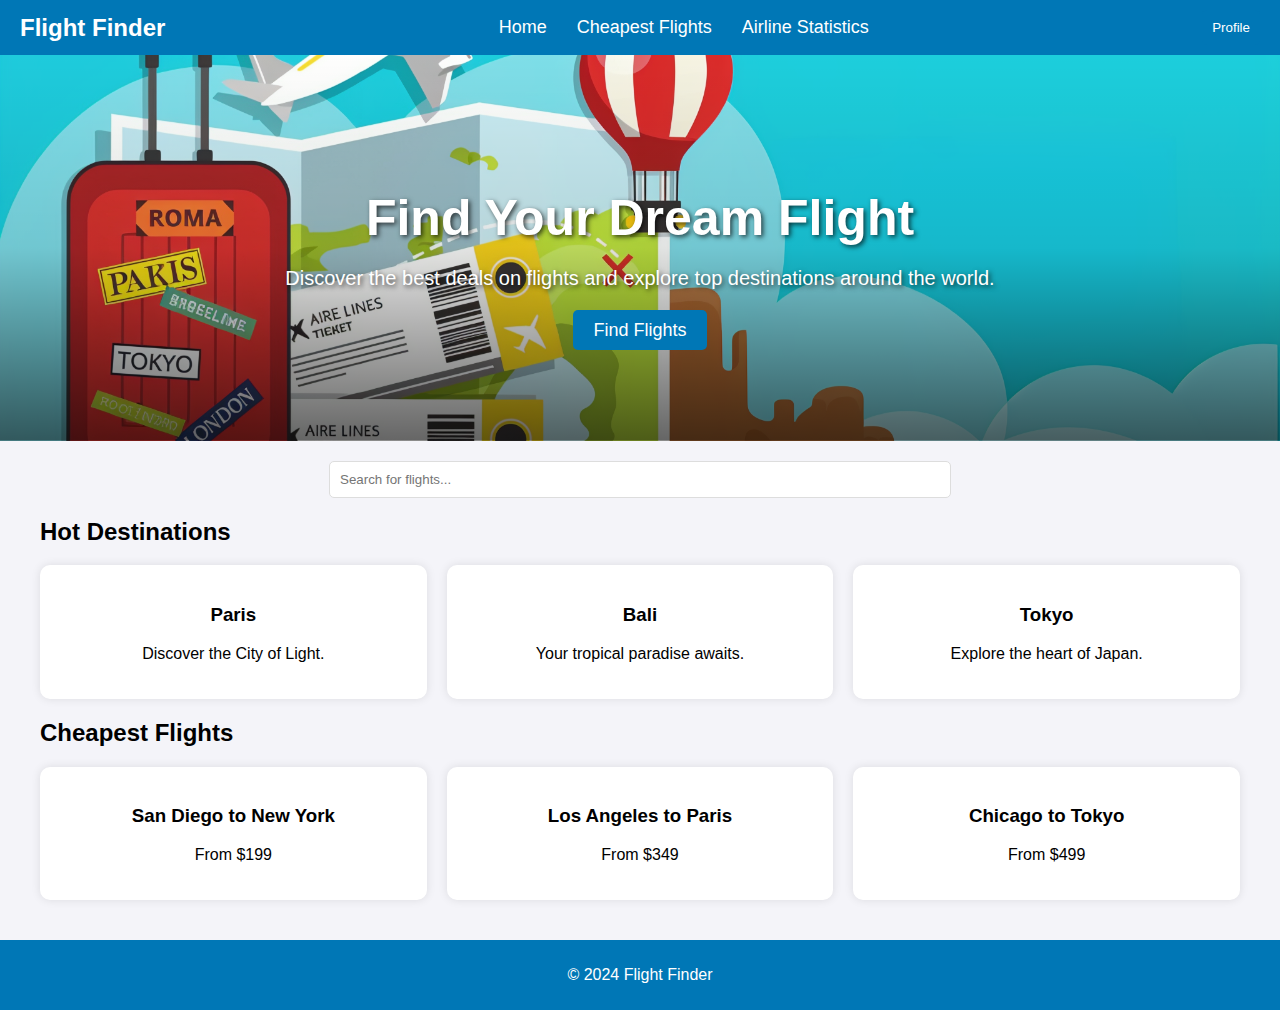
==== index.html @ 0ca1e68c "Checkpoint 1" ====
<!DOCTYPE html>
<html lang="en">
<head>
    <meta charset="UTF-8">
    <meta name="viewport" content="width=device-width, initial-scale=1.0">
    <title>Flight Finder - Home</title>
    <link rel="stylesheet" href="styles/main.css">
    <link rel="stylesheet" href="styles/index.css">
</head>
<body>
    <header>
        <div class="logo">
            <!-- TODO: Add logo -->
            <!-- <img src="logo.png" alt="Flight Finder Logo" style="height:40px;"> -->
            Flight Finder
        </div>
        <nav>
            <a href="index.html">Home</a>
            <a href="deals.html">Cheapest Flights</a>
            <a href="stats.html">Airline Statistics</a>
        </nav>
        <div class="profile">
            <button class="profile-btn">Profile</button>
            <div class="profile-dropdown">
                <!-- TODO: Add links to login, register, and account settings -->
                <a href="#">Login</a>
                <a href="#">Register</a>
                <a href="#">Account Settings</a>
            </div>
        </div>
    </header>

    <!-- Jumbotron Section -->
    <div class="jumbotron">
        <!-- <div class="jumbotron-content"> -->
            <h1>Find Your Dream Flight</h1>
            <p>Discover the best deals on flights and explore top destinations around the world.</p>
            <a href="cheapest-flights.html" class="btn-primary">Find Flights</a>
        <!-- </div> -->
    </div>
    
    <div class="container">
        <!-- Flight Search Bar -->
        <div class="search-bar">
            <input type="text" placeholder="Search for flights...">
        </div>

        <!-- Hot Destinations Section -->
        <div class="hot-destinations">
            <h2>Hot Destinations</h2>
            <div class="grid">
                <div class="destination">
                    <h3>Paris</h3>
                    <p>Discover the City of Light.</p>
                </div>
                <div class="destination">
                    <h3>Bali</h3>
                    <p>Your tropical paradise awaits.</p>
                </div>
                <div class="destination">
                    <h3>Tokyo</h3>
                    <p>Explore the heart of Japan.</p>
                </div>
            </div>
        </div>

        <!-- Cheapest Flights Section -->
        <div class="cheapest-flights">
            <h2>Cheapest Flights</h2>
            <div class="grid">
                <div class="flight-deal">
                    <h3>San Diego to New York</h3>
                    <p>From $199</p>
                </div>
                <div class="flight-deal">
                    <h3>Los Angeles to Paris</h3>
                    <p>From $349</p>
                </div>
                <div class="flight-deal">
                    <h3>Chicago to Tokyo</h3>
                    <p>From $499</p>
                </div>
            </div>
        </div>
    </div>

    <footer>
        <p>&copy; 2024 Flight Finder</p>
    </footer>
</body>
</html>
---- styles/main.css ----
body {
    font-family: Arial, sans-serif;
    background-color: #f4f4f9;
    margin: 0;
    padding: 0;
}
/* navbar styles */
header {
    background-color: #0077b6;
    color: white;
    padding: 10px 20px;
    display: flex;
    justify-content: space-between;
    align-items: center;
}
.logo {
    font-size: 24px;
    font-weight: bold;
}
nav {
    display: flex;
    align-items: center;
}
nav a {
    color: white;
    text-decoration: none;
    margin: 0 15px;
    font-size: 18px;
}
nav a:hover {
    text-decoration: underline;
}
.profile {
    position: relative;
}
.profile-btn {
    background-color: #0077b6;
    color: white;
    padding: 10px;
    border: none;
    cursor: pointer;
    border-radius: 5px;
}
.profile-dropdown {
    display: none;
    position: absolute;
    right: 0;
    background-color: white;
    box-shadow: 0 0 10px rgba(0, 0, 0, 0.2);
    border-radius: 5px;
    overflow: hidden;
    z-index: 1000;
}
.profile-dropdown a {
    color: #333;
    text-decoration: none;
    display: block;
    padding: 10px;
    white-space: nowrap;
}
.profile-dropdown a:hover {
    background-color: #f0f0f0;
}
.profile:hover .profile-dropdown {
    display: block;
}
---- styles/index.css ----
/* Jumbotron Styles */
.jumbotron {
    position: relative;
    background-image: linear-gradient(
        to bottom, 
        rgba(0, 0, 0, 0),
        rgba(0, 0, 0, 0.1) 50%,
        rgba(0, 0, 0, 0.6)
    ), url('../res/jumbotron-bg.png');
    background-size: cover;
    background-position: center;
    padding: 100px 20px;
    color: white;
    text-align: center;
}
.jumbotron h1, .jumbotron p {
    text-shadow: 2px 2px 5px rgba(0, 0, 0, 0.7);
}
.jumbotron h1 {
    font-size: 50px;
    margin-bottom: 20px;
}
.jumbotron p {
    font-size: 20px;
    margin-bottom: 30px;
}
.btn-primary {
    background-color: #0077b6;
    color: white;
    padding: 10px 20px;
    text-decoration: none;
    border-radius: 5px;
    font-size: 18px;

    &:hover {
        background-color: #005f8b;
    }
}
/* main content styles */
.container {
  padding: 20px;
  max-width: 1200px;
  margin: auto;
}
.search-bar {
  margin-bottom: 20px;
  text-align: center;
}
.search-bar input[type="text"] {
  padding: 10px;
  width: 50%;
  border: 1px solid #ddd;
  border-radius: 5px;
}
.hot-destinations,
.cheapest-flights {
  margin: 20px 0;
}
.grid {
  display: flex;
  gap: 20px;
}
.destination,
.flight-deal {
  background-color: white;
  padding: 20px;
  border-radius: 10px;
  box-shadow: 0 0 10px rgba(0, 0, 0, 0.1);
  flex: 1;
  text-align: center;
}
/* footer styles */
footer {
  background-color: #0077b6;
  color: white;
  text-align: center;
  padding: 10px;
}
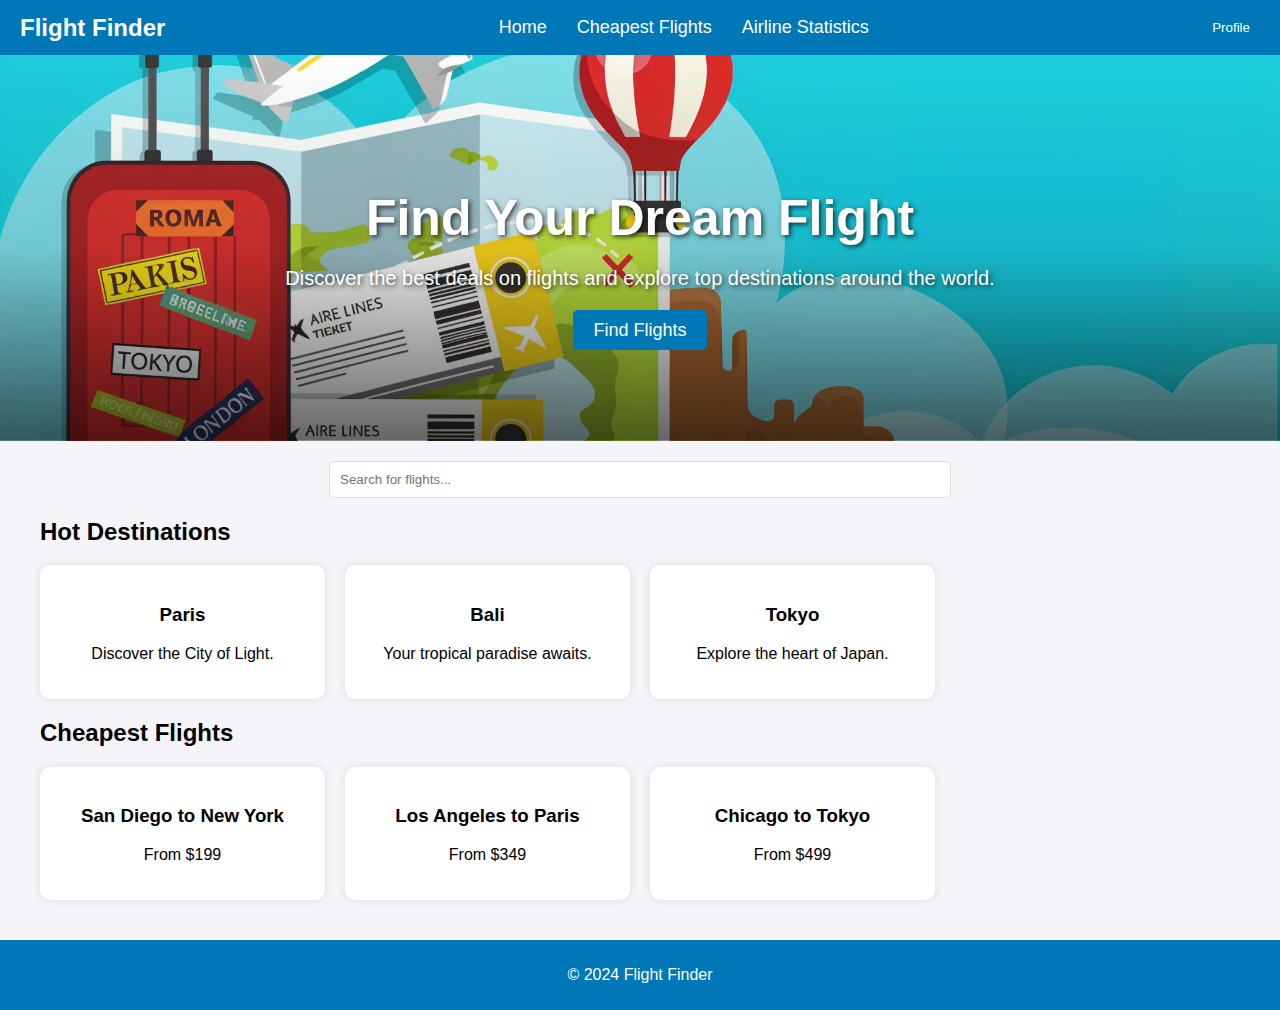
==== commit f9a3a57d: "Responsive" ====
--- a/index.html
+++ b/index.html
@@ -1,91 +1,112 @@
 <!DOCTYPE html>
 <html lang="en">
-<head>
-    <meta charset="UTF-8">
-    <meta name="viewport" content="width=device-width, initial-scale=1.0">
+  <head>
+    <meta charset="UTF-8" />
+    <meta name="viewport" content="width=device-width, initial-scale=1.0" />
     <title>Flight Finder - Home</title>
-    <link rel="stylesheet" href="styles/main.css">
-    <link rel="stylesheet" href="styles/index.css">
-</head>
-<body>
+    <link rel="stylesheet" href="styles/main.css" />
+    <link rel="stylesheet" href="styles/index.css" />
+  </head>
+  <body>
     <header>
-        <div class="logo">
-            <!-- TODO: Add logo -->
-            <!-- <img src="logo.png" alt="Flight Finder Logo" style="height:40px;"> -->
-            Flight Finder
+      <div class="logo">
+        <!-- TODO: Add logo -->
+        <!-- <img src="logo.png" alt="Flight Finder Logo" style="height:40px;"> -->
+        Flight Finder
+      </div>
+
+      <!-- Burger menu icon for small screens -->
+      <button
+        class="burger-menu"
+        aria-label="Toggle menu"
+        onclick="toggleMenu()"
+      >
+        &#9776;
+      </button>
+
+      <nav id="nav-links">
+        <a href="index.html">Home</a>
+        <a href="deals.html">Cheapest Flights</a>
+        <a href="stats.html">Airline Statistics</a>
+      </nav>
+
+      <div class="profile">
+        <button class="profile-btn">Profile</button>
+        <div class="profile-dropdown">
+          <!-- TODO: Add links to login, register, and account settings -->
+          <a href="#">Login</a>
+          <a href="#">Register</a>
+          <a href="#">Account Settings</a>
         </div>
-        <nav>
-            <a href="index.html">Home</a>
-            <a href="deals.html">Cheapest Flights</a>
-            <a href="stats.html">Airline Statistics</a>
-        </nav>
-        <div class="profile">
-            <button class="profile-btn">Profile</button>
-            <div class="profile-dropdown">
-                <!-- TODO: Add links to login, register, and account settings -->
-                <a href="#">Login</a>
-                <a href="#">Register</a>
-                <a href="#">Account Settings</a>
-            </div>
-        </div>
+      </div>
     </header>
 
     <!-- Jumbotron Section -->
     <div class="jumbotron">
-        <!-- <div class="jumbotron-content"> -->
-            <h1>Find Your Dream Flight</h1>
-            <p>Discover the best deals on flights and explore top destinations around the world.</p>
-            <a href="cheapest-flights.html" class="btn-primary">Find Flights</a>
-        <!-- </div> -->
+      <!-- <div class="jumbotron-content"> -->
+      <h1>Find Your Dream Flight</h1>
+      <p>
+        Discover the best deals on flights and explore top destinations around
+        the world.
+      </p>
+      <a href="cheapest-flights.html" class="btn-primary">Find Flights</a>
+      <!-- </div> -->
     </div>
-    
+
     <div class="container">
-        <!-- Flight Search Bar -->
-        <div class="search-bar">
-            <input type="text" placeholder="Search for flights...">
+      <!-- Flight Search Bar -->
+      <div class="search-bar">
+        <input type="text" placeholder="Search for flights..." />
+      </div>
+
+      <!-- Hot Destinations Section -->
+      <div class="hot-destinations">
+        <h2>Hot Destinations</h2>
+        <div class="grid">
+          <div class="destination">
+            <h3>Paris</h3>
+            <p>Discover the City of Light.</p>
+          </div>
+          <div class="destination">
+            <h3>Bali</h3>
+            <p>Your tropical paradise awaits.</p>
+          </div>
+          <div class="destination">
+            <h3>Tokyo</h3>
+            <p>Explore the heart of Japan.</p>
+          </div>
         </div>
+      </div>
 
-        <!-- Hot Destinations Section -->
-        <div class="hot-destinations">
-            <h2>Hot Destinations</h2>
-            <div class="grid">
-                <div class="destination">
-                    <h3>Paris</h3>
-                    <p>Discover the City of Light.</p>
-                </div>
-                <div class="destination">
-                    <h3>Bali</h3>
-                    <p>Your tropical paradise awaits.</p>
-                </div>
-                <div class="destination">
-                    <h3>Tokyo</h3>
-                    <p>Explore the heart of Japan.</p>
-                </div>
-            </div>
+      <!-- Cheapest Flights Section -->
+      <div class="cheapest-flights">
+        <h2>Cheapest Flights</h2>
+        <div class="grid">
+          <div class="flight-deal">
+            <h3>San Diego to New York</h3>
+            <p>From $199</p>
+          </div>
+          <div class="flight-deal">
+            <h3>Los Angeles to Paris</h3>
+            <p>From $349</p>
+          </div>
+          <div class="flight-deal">
+            <h3>Chicago to Tokyo</h3>
+            <p>From $499</p>
+          </div>
         </div>
-
-        <!-- Cheapest Flights Section -->
-        <div class="cheapest-flights">
-            <h2>Cheapest Flights</h2>
-            <div class="grid">
-                <div class="flight-deal">
-                    <h3>San Diego to New York</h3>
-                    <p>From $199</p>
-                </div>
-                <div class="flight-deal">
-                    <h3>Los Angeles to Paris</h3>
-                    <p>From $349</p>
-                </div>
-                <div class="flight-deal">
-                    <h3>Chicago to Tokyo</h3>
-                    <p>From $499</p>
-                </div>
-            </div>
-        </div>
+      </div>
     </div>
 
     <footer>
-        <p>&copy; 2024 Flight Finder</p>
+      <p>&copy; 2024 Flight Finder</p>
     </footer>
-</body>
+
+    <script>
+      function toggleMenu() {
+        var navLinks = document.getElementById("nav-links");
+        navLinks.classList.toggle("show");
+      }
+    </script>
+  </body>
 </html>
--- a/styles/main.css
+++ b/styles/main.css
@@ -1,66 +1,117 @@
 body {
-    font-family: Arial, sans-serif;
-    background-color: #f4f4f9;
-    margin: 0;
-    padding: 0;
+  font-family: Arial, sans-serif;
+  background-color: #f4f4f9;
+  margin: 0;
+  padding: 0;
 }
 /* navbar styles */
 header {
-    background-color: #0077b6;
-    color: white;
-    padding: 10px 20px;
-    display: flex;
-    justify-content: space-between;
-    align-items: center;
+  background-color: #0077b6;
+  color: white;
+  padding: 10px 20px;
+  display: flex;
+  justify-content: space-between;
+  align-items: center;
+  position: relative;
 }
 .logo {
-    font-size: 24px;
-    font-weight: bold;
+  font-size: 24px;
+  font-weight: bold;
 }
 nav {
-    display: flex;
-    align-items: center;
+  display: flex;
+  align-items: center;
 }
 nav a {
-    color: white;
-    text-decoration: none;
-    margin: 0 15px;
-    font-size: 18px;
+  color: white;
+  text-decoration: none;
+  margin: 0 15px;
+  font-size: 18px;
 }
 nav a:hover {
-    text-decoration: underline;
+  text-decoration: underline;
 }
 .profile {
-    position: relative;
+  position: relative;
 }
 .profile-btn {
-    background-color: #0077b6;
-    color: white;
-    padding: 10px;
-    border: none;
-    cursor: pointer;
-    border-radius: 5px;
+  background-color: #0077b6;
+  color: white;
+  padding: 10px;
+  border: none;
+  cursor: pointer;
+  border-radius: 5px;
 }
 .profile-dropdown {
-    display: none;
-    position: absolute;
-    right: 0;
-    background-color: white;
-    box-shadow: 0 0 10px rgba(0, 0, 0, 0.2);
-    border-radius: 5px;
-    overflow: hidden;
-    z-index: 1000;
+  display: none;
+  position: absolute;
+  right: 0;
+  background-color: white;
+  box-shadow: 0 0 10px rgba(0, 0, 0, 0.2);
+  border-radius: 5px;
+  overflow: hidden;
+  z-index: 1000;
 }
 .profile-dropdown a {
-    color: #333;
-    text-decoration: none;
-    display: block;
-    padding: 10px;
-    white-space: nowrap;
+  color: #333;
+  text-decoration: none;
+  display: block;
+  padding: 10px;
+  white-space: nowrap;
 }
 .profile-dropdown a:hover {
-    background-color: #f0f0f0;
+  background-color: #f0f0f0;
 }
 .profile:hover .profile-dropdown {
+  display: block;
+}
+
+/* footer styles */
+footer {
+  background-color: #0077b6;
+  color: white;
+  text-align: center;
+  padding: 10px;
+}
+
+/* Hide burger menu by default */
+.burger-menu {
+  display: none;
+  background-color: transparent;
+  border: none;
+  font-size: 30px;
+  color: white;
+  cursor: pointer;
+}
+
+/* Media query for screens less than 768px */
+@media (max-width: 768px) {
+  nav {
+    display: none;
+    flex-direction: column;
+    position: absolute;
+    top: 60px;
+    right: 0;
+    background-color: #0077b6;
+    width: 100%;
+    text-align: center;
+    z-index: 2;
+  }
+
+  nav a {
+    margin: 10px 0;
+    padding: 10px;
+    width: 100%;
     display: block;
-}+  }
+
+  /* Show the burger menu icon on small screens */
+  .burger-menu {
+    display: block;
+  }
+}
+
+/* Show the nav when the menu is toggled */
+nav.show {
+  display: flex;
+}
--- a/styles/index.css
+++ b/styles/index.css
@@ -1,78 +1,91 @@
 /* Jumbotron Styles */
 .jumbotron {
-    position: relative;
-    background-image: linear-gradient(
-        to bottom, 
-        rgba(0, 0, 0, 0),
-        rgba(0, 0, 0, 0.1) 50%,
-        rgba(0, 0, 0, 0.6)
-    ), url('../res/jumbotron-bg.png');
-    background-size: cover;
-    background-position: center;
-    padding: 100px 20px;
-    color: white;
-    text-align: center;
+  position: relative;
+  background-image: linear-gradient(
+      to bottom,
+      rgba(0, 0, 0, 0),
+      rgba(0, 0, 0, 0.1) 50%,
+      rgba(0, 0, 0, 0.6)
+    ),
+    url("../res/jumbotron-bg.png");
+  background-size: cover;
+  background-position: center;
+  padding: 100px 20px;
+  color: white;
+  text-align: center;
 }
-.jumbotron h1, .jumbotron p {
-    text-shadow: 2px 2px 5px rgba(0, 0, 0, 0.7);
+.jumbotron h1,
+.jumbotron p {
+  text-shadow: 2px 2px 5px rgba(0, 0, 0, 0.7);
 }
 .jumbotron h1 {
-    font-size: 50px;
-    margin-bottom: 20px;
+  font-size: 50px;
+  margin-bottom: 20px;
 }
 .jumbotron p {
-    font-size: 20px;
-    margin-bottom: 30px;
+  font-size: 20px;
+  margin-bottom: 30px;
 }
 .btn-primary {
-    background-color: #0077b6;
-    color: white;
-    padding: 10px 20px;
-    text-decoration: none;
-    border-radius: 5px;
-    font-size: 18px;
+  background-color: #0077b6;
+  color: white;
+  padding: 10px 20px;
+  text-decoration: none;
+  border-radius: 5px;
+  font-size: 18px;
 
-    &:hover {
-        background-color: #005f8b;
-    }
+  &:hover {
+    background-color: #005f8b;
+  }
 }
-/* main content styles */
 .container {
   padding: 20px;
   max-width: 1200px;
   margin: auto;
 }
+
 .search-bar {
   margin-bottom: 20px;
   text-align: center;
 }
+
 .search-bar input[type="text"] {
   padding: 10px;
   width: 50%;
   border: 1px solid #ddd;
   border-radius: 5px;
 }
+
 .hot-destinations,
 .cheapest-flights {
   margin: 20px 0;
 }
+
+/* Use CSS grid to handle layout */
 .grid {
-  display: flex;
+  display: grid;
+  grid-template-columns: repeat(auto-fill, minmax(250px, 1fr));
   gap: 20px;
 }
+
 .destination,
 .flight-deal {
   background-color: white;
   padding: 20px;
   border-radius: 10px;
   box-shadow: 0 0 10px rgba(0, 0, 0, 0.1);
-  flex: 1;
   text-align: center;
 }
-/* footer styles */
-footer {
-  background-color: #0077b6;
-  color: white;
-  text-align: center;
-  padding: 10px;
+
+/* Media query for small screens */
+@media (max-width: 768px) {
+  .grid {
+    grid-template-columns: repeat(2, 1fr); /* Show 2 elements per row */
+  }
 }
+
+@media (max-width: 480px) {
+  .grid {
+    grid-template-columns: 1fr; /* Show 1 element per row on very small screens */
+  }
+}